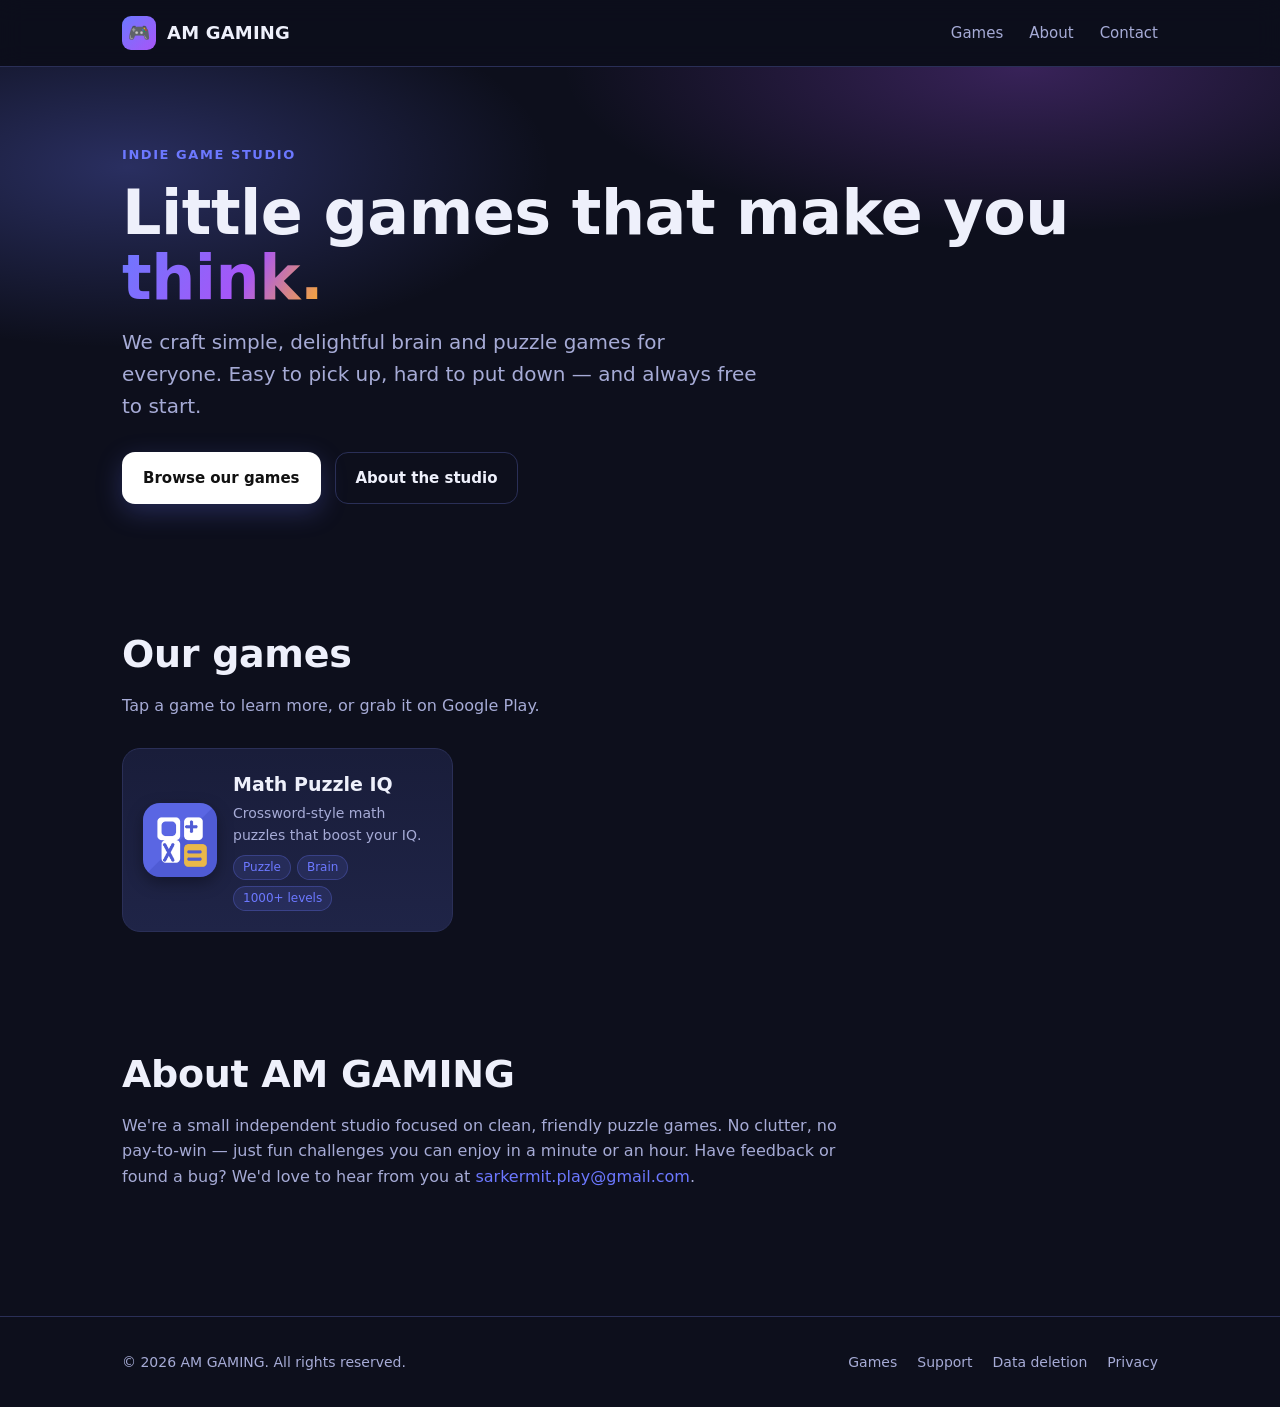
==== index.html @ 1ca2c7ca "first commit" ====
<!DOCTYPE html>
<html lang="en">
<head>
<meta charset="UTF-8" />
<meta name="viewport" content="width=device-width, initial-scale=1.0" />
<title>AM GAMING — Fun brain &amp; puzzle games</title>
<meta name="description" content="AM GAMING builds fun, brain-teasing mobile games. Discover our titles on Google Play." />
<link rel="icon" type="image/png" href="/assets/img/math-puzzle-iq-icon.png" />
<link rel="stylesheet" href="/assets/css/style.css" />
<meta property="og:title" content="AM GAMING" />
<meta property="og:description" content="Fun, brain-teasing mobile games." />
<meta property="og:type" content="website" />
</head>
<body>

<header class="nav">
  <div class="wrap">
    <a class="brand" href="/">
      <span class="logo">🎮</span>
      <span class="long">AM GAMING</span>
    </a>
    <nav>
      <a href="/#games">Games</a>
      <a href="/#about">About</a>
      <a href="/contact">Contact</a>
    </nav>
  </div>
</header>

<section class="hero">
  <div class="wrap">
    <p class="eyebrow">Indie game studio</p>
    <h1 class="title">Little games that make you <span class="grad">think.</span></h1>
    <p class="lead">We craft simple, delightful brain and puzzle games for everyone.
      Easy to pick up, hard to put down — and always free to start.</p>
    <div class="cta">
      <a class="btn btn-play" href="#games">Browse our games</a>
      <a class="btn btn-ghost" href="#about">About the studio</a>
    </div>
  </div>
</section>

<section id="games">
  <div class="wrap">
    <div class="section-head">
      <h2>Our games</h2>
      <p>Tap a game to learn more, or grab it on Google Play.</p>
    </div>

    <div class="grid">
      <!-- GAME CARD: Math Puzzle IQ -->
      <a class="game-card" href="/games/math-puzzle-iq">
        <img class="icon" src="/assets/img/math-puzzle-iq-icon.png" alt="Math Puzzle IQ icon" />
        <div class="info">
          <h3>Math Puzzle IQ</h3>
          <p>Crossword-style math puzzles that boost your IQ.</p>
          <div class="tags">
            <span class="tag">Puzzle</span>
            <span class="tag">Brain</span>
            <span class="tag">1000+ levels</span>
          </div>
        </div>
      </a>
      <!-- /GAME CARD -->

      <!-- Add more <a class="game-card"> … </a> blocks here as you publish games -->
    </div>
  </div>
</section>

<section id="about">
  <div class="wrap">
    <div class="section-head">
      <h2>About AM GAMING</h2>
      <p style="max-width:720px">
        We're a small independent studio focused on clean, friendly puzzle games.
        No clutter, no pay-to-win — just fun challenges you can enjoy in a minute or an hour.
        Have feedback or found a bug? We'd love to hear from you at
        <a style="color:var(--brand)" href="mailto:sarkermit.play@gmail.com">sarkermit.play@gmail.com</a>.
      </p>
    </div>
  </div>
</section>

<footer class="foot">
  <div class="wrap">
    <div>© <span id="yr"></span> AM GAMING. All rights reserved.</div>
    <div class="links">
      <a href="/#games">Games</a>
      <a href="/contact">Support</a>
      <a href="/data-deletion">Data deletion</a>
      <a href="/privacy/math-puzzle-iq">Privacy</a>
    </div>
  </div>
</footer>

<script>document.getElementById('yr').textContent = new Date().getFullYear();</script>
</body>
</html>
---- assets/css/style.css ----
/* Sarker Games — shared styles. Self-contained, no external fonts/CDNs. */
:root {
  --bg: #0d0f1c;
  --bg-2: #141733;
  --card: #191d3a;
  --card-2: #1f2447;
  --line: #2a2f57;
  --text: #eef0fb;
  --muted: #a6abd6;
  --brand: #6c78ff;
  --brand-2: #a855f7;
  --gold: #ffb020;
  --radius: 18px;
  --max: 1080px;
}

* { box-sizing: border-box; margin: 0; padding: 0; }
html { scroll-behavior: smooth; }
body {
  font-family: system-ui, -apple-system, "Segoe UI", Roboto, Helvetica, Arial, sans-serif;
  background: var(--bg);
  color: var(--text);
  line-height: 1.6;
  -webkit-font-smoothing: antialiased;
}
a { color: inherit; text-decoration: none; }
img { max-width: 100%; display: block; }
.wrap { max-width: var(--max); margin: 0 auto; padding: 0 22px; }

/* ---- Nav ---- */
header.nav {
  position: sticky; top: 0; z-index: 50;
  backdrop-filter: blur(12px);
  background: rgba(13, 15, 28, 0.72);
  border-bottom: 1px solid var(--line);
}
.nav .wrap { display: flex; align-items: center; justify-content: space-between; height: 66px; }
.brand { display: flex; align-items: center; gap: 11px; font-weight: 800; font-size: 18px; letter-spacing: .2px; }
.brand .logo {
  width: 34px; height: 34px; border-radius: 9px;
  background: linear-gradient(135deg, var(--brand), var(--brand-2));
  display: grid; place-items: center; font-size: 18px;
}
.nav nav { display: flex; gap: 26px; font-size: 15px; }
.nav nav a { color: var(--muted); transition: color .15s; }
.nav nav a:hover { color: var(--text); }
@media (max-width: 620px) { .nav nav { gap: 16px; font-size: 14px; } .brand span.long { display: none; } }

/* ---- Buttons ---- */
.btn {
  display: inline-flex; align-items: center; gap: 10px;
  padding: 13px 20px; border-radius: 13px; font-weight: 700; font-size: 15px;
  border: 1px solid transparent; cursor: pointer; transition: transform .12s, box-shadow .2s;
}
.btn:hover { transform: translateY(-2px); }
.btn-play { background: #fff; color: #111; box-shadow: 0 8px 26px rgba(108,120,255,.25); }
.btn-ghost { background: transparent; border-color: var(--line); color: var(--text); }
.btn-ghost:hover { border-color: var(--brand); }
.btn svg { flex: none; }

/* ---- Hero ---- */
.hero { position: relative; overflow: hidden; padding: 78px 0 64px; }
.hero::before {
  content: ""; position: absolute; inset: 0;
  background:
    radial-gradient(60% 55% at 80% 0%, rgba(168,85,247,.28), transparent 60%),
    radial-gradient(55% 60% at 10% 20%, rgba(108,120,255,.30), transparent 60%);
  pointer-events: none;
}
.hero .wrap { position: relative; }
.eyebrow { color: var(--brand); font-weight: 700; letter-spacing: .12em; text-transform: uppercase; font-size: 13px; }
h1.title { font-size: clamp(34px, 6vw, 62px); line-height: 1.05; font-weight: 900; margin: 14px 0 16px; letter-spacing: -.5px; }
.title .grad { background: linear-gradient(120deg, var(--brand), var(--brand-2) 60%, var(--gold)); -webkit-background-clip: text; background-clip: text; color: transparent; }
.lead { color: var(--muted); font-size: clamp(16px, 2.2vw, 20px); max-width: 640px; }
.hero .cta { display: flex; gap: 14px; margin-top: 30px; flex-wrap: wrap; }

/* ---- Section ---- */
section { padding: 56px 0; }
.section-head { margin-bottom: 30px; }
.section-head h2 { font-size: clamp(26px, 4vw, 38px); font-weight: 800; letter-spacing: -.3px; }
.section-head p { color: var(--muted); margin-top: 8px; }

/* ---- Games grid ---- */
.grid { display: grid; grid-template-columns: repeat(auto-fill, minmax(300px, 1fr)); gap: 22px; }
.game-card {
  background: linear-gradient(180deg, var(--card), var(--card-2));
  border: 1px solid var(--line); border-radius: var(--radius);
  padding: 20px; display: flex; gap: 16px; align-items: center;
  transition: transform .15s, border-color .15s, box-shadow .2s;
}
.game-card:hover { transform: translateY(-4px); border-color: var(--brand); box-shadow: 0 14px 40px rgba(0,0,0,.4); }
.game-card img.icon { width: 74px; height: 74px; border-radius: 17px; flex: none; box-shadow: 0 6px 16px rgba(0,0,0,.35); }
.game-card .info { min-width: 0; }
.game-card h3 { font-size: 19px; font-weight: 800; }
.game-card p { color: var(--muted); font-size: 14px; margin-top: 2px; }
.game-card .tags { margin-top: 8px; display: flex; gap: 6px; flex-wrap: wrap; }
.tag { font-size: 12px; color: var(--brand); background: rgba(108,120,255,.12); border: 1px solid rgba(108,120,255,.28); padding: 2px 9px; border-radius: 20px; }

/* ---- Game detail ---- */
.game-hero { display: grid; grid-template-columns: 132px 1fr; gap: 24px; align-items: center; }
.game-hero img.big-icon { width: 132px; height: 132px; border-radius: 28px; box-shadow: 0 12px 34px rgba(0,0,0,.5); }
.game-hero h1 { font-size: clamp(30px, 5vw, 46px); font-weight: 900; letter-spacing: -.5px; }
.game-hero .sub { color: var(--muted); font-size: 18px; margin-top: 4px; }
.feature-img { border-radius: var(--radius); border: 1px solid var(--line); margin: 34px 0; }
@media (max-width: 560px) { .game-hero { grid-template-columns: 96px 1fr; gap: 16px; } .game-hero img.big-icon { width: 96px; height: 96px; border-radius: 22px; } }

.features { display: grid; grid-template-columns: repeat(auto-fill, minmax(240px, 1fr)); gap: 16px; margin-top: 12px; }
.feature { background: var(--card); border: 1px solid var(--line); border-radius: 14px; padding: 18px; }
.feature .emoji { font-size: 24px; }
.feature h4 { margin: 8px 0 4px; font-size: 16px; }
.feature p { color: var(--muted); font-size: 14px; }

/* ---- Legal / prose ---- */
.prose { max-width: 780px; }
.prose h1 { font-size: 34px; font-weight: 900; margin-bottom: 6px; }
.prose .updated { color: var(--muted); font-size: 14px; margin-bottom: 26px; }
.prose h2 { font-size: 21px; margin: 30px 0 10px; }
.prose p, .prose li { color: #cdd1f0; margin-bottom: 10px; }
.prose ul { padding-left: 22px; }
.prose a { color: var(--brand); }

/* ---- Callout (contact / data-deletion email box) ---- */
.callout {
  background: linear-gradient(180deg, var(--card), var(--card-2));
  border: 1px solid var(--line); border-radius: 16px;
  padding: 26px; margin: 26px 0;
}
.callout .label { color: var(--muted); font-size: 14px; }
.callout .email { font-size: clamp(20px, 4vw, 26px); font-weight: 800; margin: 4px 0 18px; word-break: break-all; }
.callout .btn-row { display: flex; gap: 12px; flex-wrap: wrap; }
.callout .btn-play { color: #111; }

/* ---- Footer ---- */
footer.foot { border-top: 1px solid var(--line); padding: 34px 0; margin-top: 40px; color: var(--muted); font-size: 14px; }
footer.foot .wrap { display: flex; justify-content: space-between; gap: 16px; flex-wrap: wrap; }
footer.foot a { color: var(--muted); }
footer.foot a:hover { color: var(--text); }
footer.foot .links { display: flex; gap: 20px; flex-wrap: wrap; }
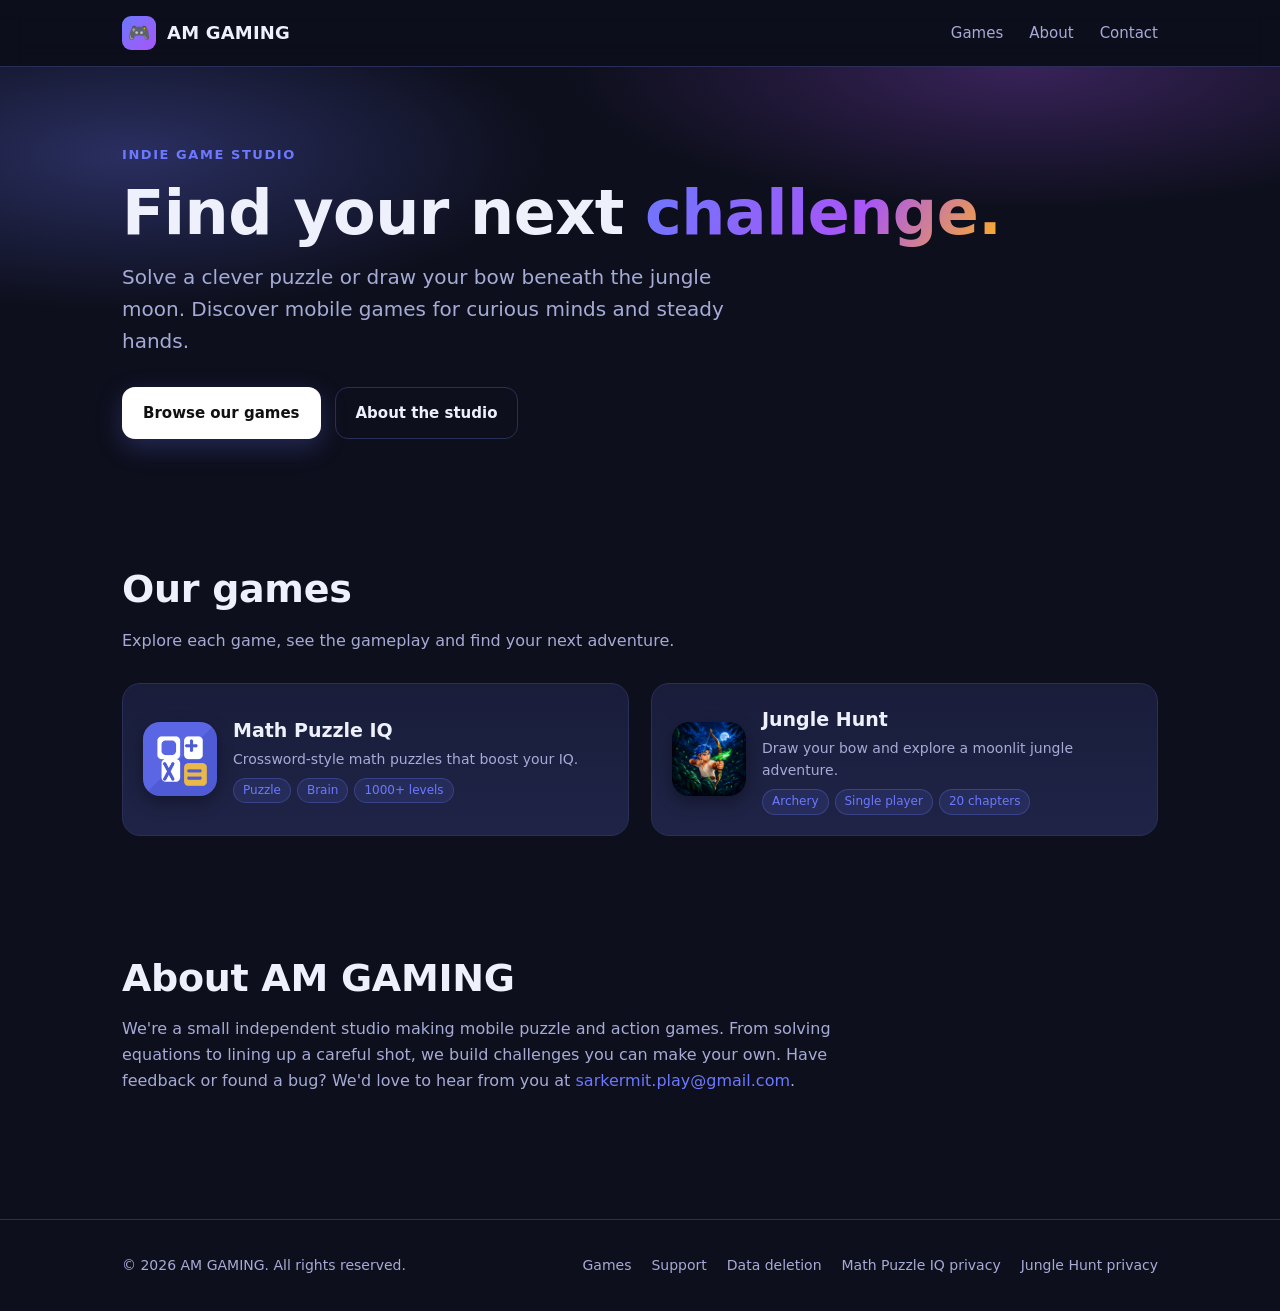
==== commit ba12ea28: "Add Jungle Hunt game page, privacy policy, and field guide image - Created a new HTML page for the J" ====
--- a/index.html
+++ b/index.html
@@ -3,12 +3,12 @@
 <head>
 <meta charset="UTF-8" />
 <meta name="viewport" content="width=device-width, initial-scale=1.0" />
-<title>AM GAMING — Fun brain &amp; puzzle games</title>
-<meta name="description" content="AM GAMING builds fun, brain-teasing mobile games. Discover our titles on Google Play." />
+<title>AM GAMING — Puzzle &amp; archery games</title>
+<meta name="description" content="Discover mobile games by AM GAMING: solve equations in Math Puzzle IQ and explore a moonlit archery adventure in Jungle Hunt." />
 <link rel="icon" type="image/png" href="/assets/img/math-puzzle-iq-icon.png" />
 <link rel="stylesheet" href="/assets/css/style.css" />
 <meta property="og:title" content="AM GAMING" />
-<meta property="og:description" content="Fun, brain-teasing mobile games." />
+<meta property="og:description" content="Puzzle challenges and moonlit archery adventures. Discover Math Puzzle IQ and Jungle Hunt." />
 <meta property="og:type" content="website" />
 </head>
 <body>
@@ -30,9 +30,9 @@
 <section class="hero">
   <div class="wrap">
     <p class="eyebrow">Indie game studio</p>
-    <h1 class="title">Little games that make you <span class="grad">think.</span></h1>
-    <p class="lead">We craft simple, delightful brain and puzzle games for everyone.
-      Easy to pick up, hard to put down — and always free to start.</p>
+    <h1 class="title">Find your next <span class="grad">challenge.</span></h1>
+    <p class="lead">Solve a clever puzzle or draw your bow beneath the jungle moon.
+      Discover mobile games for curious minds and steady hands.</p>
     <div class="cta">
       <a class="btn btn-play" href="#games">Browse our games</a>
       <a class="btn btn-ghost" href="#about">About the studio</a>
@@ -44,7 +44,7 @@
   <div class="wrap">
     <div class="section-head">
       <h2>Our games</h2>
-      <p>Tap a game to learn more, or grab it on Google Play.</p>
+      <p>Explore each game, see the gameplay and find your next adventure.</p>
     </div>
 
     <div class="grid">
@@ -63,7 +63,16 @@
       </a>
       <!-- /GAME CARD -->
 
-      <!-- Add more <a class="game-card"> … </a> blocks here as you publish games -->
+      <!-- GAME CARD: Jungle Hunt -->
+      <a class="game-card" href="/games/jungle-hunt">
+        <img class="icon" src="/assets/img/jungle-hunt-icon.png" width="1254" height="1254" alt="Jungle Hunt icon" loading="lazy" />
+        <div class="info">
+          <h3>Jungle Hunt</h3>
+          <p>Draw your bow and explore a moonlit jungle adventure.</p>
+          <div class="tags"><span class="tag">Archery</span><span class="tag">Single player</span><span class="tag">20 chapters</span></div>
+        </div>
+      </a>
+      <!-- /GAME CARD -->
     </div>
   </div>
 </section>
@@ -73,8 +82,8 @@
     <div class="section-head">
       <h2>About AM GAMING</h2>
       <p style="max-width:720px">
-        We're a small independent studio focused on clean, friendly puzzle games.
-        No clutter, no pay-to-win — just fun challenges you can enjoy in a minute or an hour.
+        We're a small independent studio making mobile puzzle and action games.
+        From solving equations to lining up a careful shot, we build challenges you can make your own.
         Have feedback or found a bug? We'd love to hear from you at
         <a style="color:var(--brand)" href="mailto:sarkermit.play@gmail.com">sarkermit.play@gmail.com</a>.
       </p>
@@ -89,7 +98,8 @@
       <a href="/#games">Games</a>
       <a href="/contact">Support</a>
       <a href="/data-deletion">Data deletion</a>
-      <a href="/privacy/math-puzzle-iq">Privacy</a>
+      <a href="/privacy/math-puzzle-iq">Math Puzzle IQ privacy</a>
+      <a href="/privacy/jungle-hunt">Jungle Hunt privacy</a>
     </div>
   </div>
 </footer>
--- a/assets/css/style.css
+++ b/assets/css/style.css
@@ -81,7 +81,7 @@
 .section-head p { color: var(--muted); margin-top: 8px; }
 
 /* ---- Games grid ---- */
-.grid { display: grid; grid-template-columns: repeat(auto-fill, minmax(300px, 1fr)); gap: 22px; }
+.grid { display: grid; grid-template-columns: repeat(auto-fit, minmax(min(100%, 300px), 1fr)); gap: 22px; }
 .game-card {
   background: linear-gradient(180deg, var(--card), var(--card-2));
   border: 1px solid var(--line); border-radius: var(--radius);
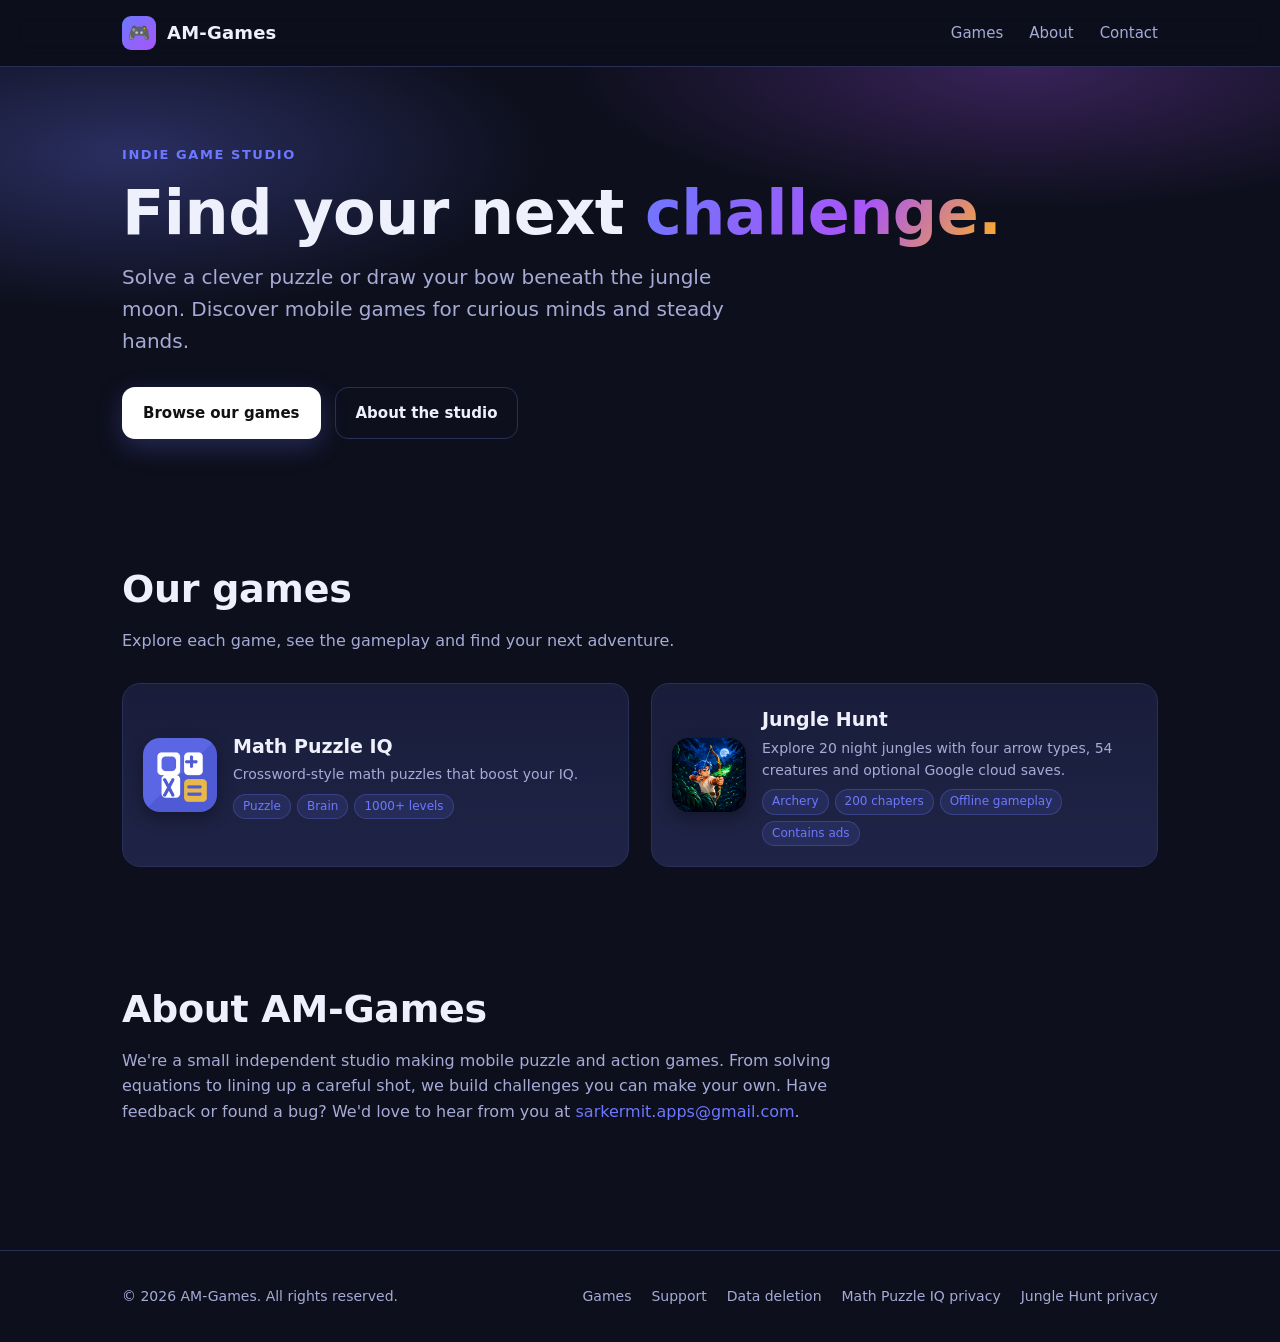
==== commit 32441d6d: "Add splash and loading images for Jungle Hunt - Added 10-splash.png (2182 KB) to assets/img/jungle-h" ====
--- a/index.html
+++ b/index.html
@@ -3,11 +3,11 @@
 <head>
 <meta charset="UTF-8" />
 <meta name="viewport" content="width=device-width, initial-scale=1.0" />
-<title>AM GAMING — Puzzle &amp; archery games</title>
-<meta name="description" content="Discover mobile games by AM GAMING: solve equations in Math Puzzle IQ and explore a moonlit archery adventure in Jungle Hunt." />
+<title>AM-Games — Puzzle &amp; archery games</title>
+<meta name="description" content="Discover mobile games by AM-Games: solve equations in Math Puzzle IQ and explore a moonlit archery adventure in Jungle Hunt." />
 <link rel="icon" type="image/png" href="/assets/img/math-puzzle-iq-icon.png" />
 <link rel="stylesheet" href="/assets/css/style.css" />
-<meta property="og:title" content="AM GAMING" />
+<meta property="og:title" content="AM-Games" />
 <meta property="og:description" content="Puzzle challenges and moonlit archery adventures. Discover Math Puzzle IQ and Jungle Hunt." />
 <meta property="og:type" content="website" />
 </head>
@@ -17,7 +17,7 @@
   <div class="wrap">
     <a class="brand" href="/">
       <span class="logo">🎮</span>
-      <span class="long">AM GAMING</span>
+      <span class="long">AM-Games</span>
     </a>
     <nav>
       <a href="/#games">Games</a>
@@ -65,11 +65,11 @@
 
       <!-- GAME CARD: Jungle Hunt -->
       <a class="game-card" href="/games/jungle-hunt">
-        <img class="icon" src="/assets/img/jungle-hunt-icon.png" width="1254" height="1254" alt="Jungle Hunt icon" loading="lazy" />
+        <img class="icon" src="/assets/img/jungle-hunt-icon.png" width="512" height="512" alt="Jungle Hunt archer and gold bow icon" loading="lazy" />
         <div class="info">
           <h3>Jungle Hunt</h3>
-          <p>Draw your bow and explore a moonlit jungle adventure.</p>
-          <div class="tags"><span class="tag">Archery</span><span class="tag">Single player</span><span class="tag">20 chapters</span></div>
+          <p>Explore 20 night jungles with four arrow types, 54 creatures and optional Google cloud saves.</p>
+          <div class="tags"><span class="tag">Archery</span><span class="tag">200 chapters</span><span class="tag">Offline gameplay</span><span class="tag">Contains ads</span></div>
         </div>
       </a>
       <!-- /GAME CARD -->
@@ -80,12 +80,12 @@
 <section id="about">
   <div class="wrap">
     <div class="section-head">
-      <h2>About AM GAMING</h2>
+      <h2>About AM-Games</h2>
       <p style="max-width:720px">
         We're a small independent studio making mobile puzzle and action games.
         From solving equations to lining up a careful shot, we build challenges you can make your own.
         Have feedback or found a bug? We'd love to hear from you at
-        <a style="color:var(--brand)" href="mailto:sarkermit.play@gmail.com">sarkermit.play@gmail.com</a>.
+        <a style="color:var(--brand)" href="mailto:sarkermit.apps@gmail.com">sarkermit.apps@gmail.com</a>.
       </p>
     </div>
   </div>
@@ -93,7 +93,7 @@
 
 <footer class="foot">
   <div class="wrap">
-    <div>© <span id="yr"></span> AM GAMING. All rights reserved.</div>
+    <div>© <span id="yr"></span> AM-Games. All rights reserved.</div>
     <div class="links">
       <a href="/#games">Games</a>
       <a href="/contact">Support</a>
--- a/assets/css/style.css
+++ b/assets/css/style.css
@@ -1,4 +1,4 @@
-/* Sarker Games — shared styles. Self-contained, no external fonts/CDNs. */
+/* AM-Games — shared styles. Self-contained, no external fonts/CDNs. */
 :root {
   --bg: #0d0f1c;
   --bg-2: #141733;
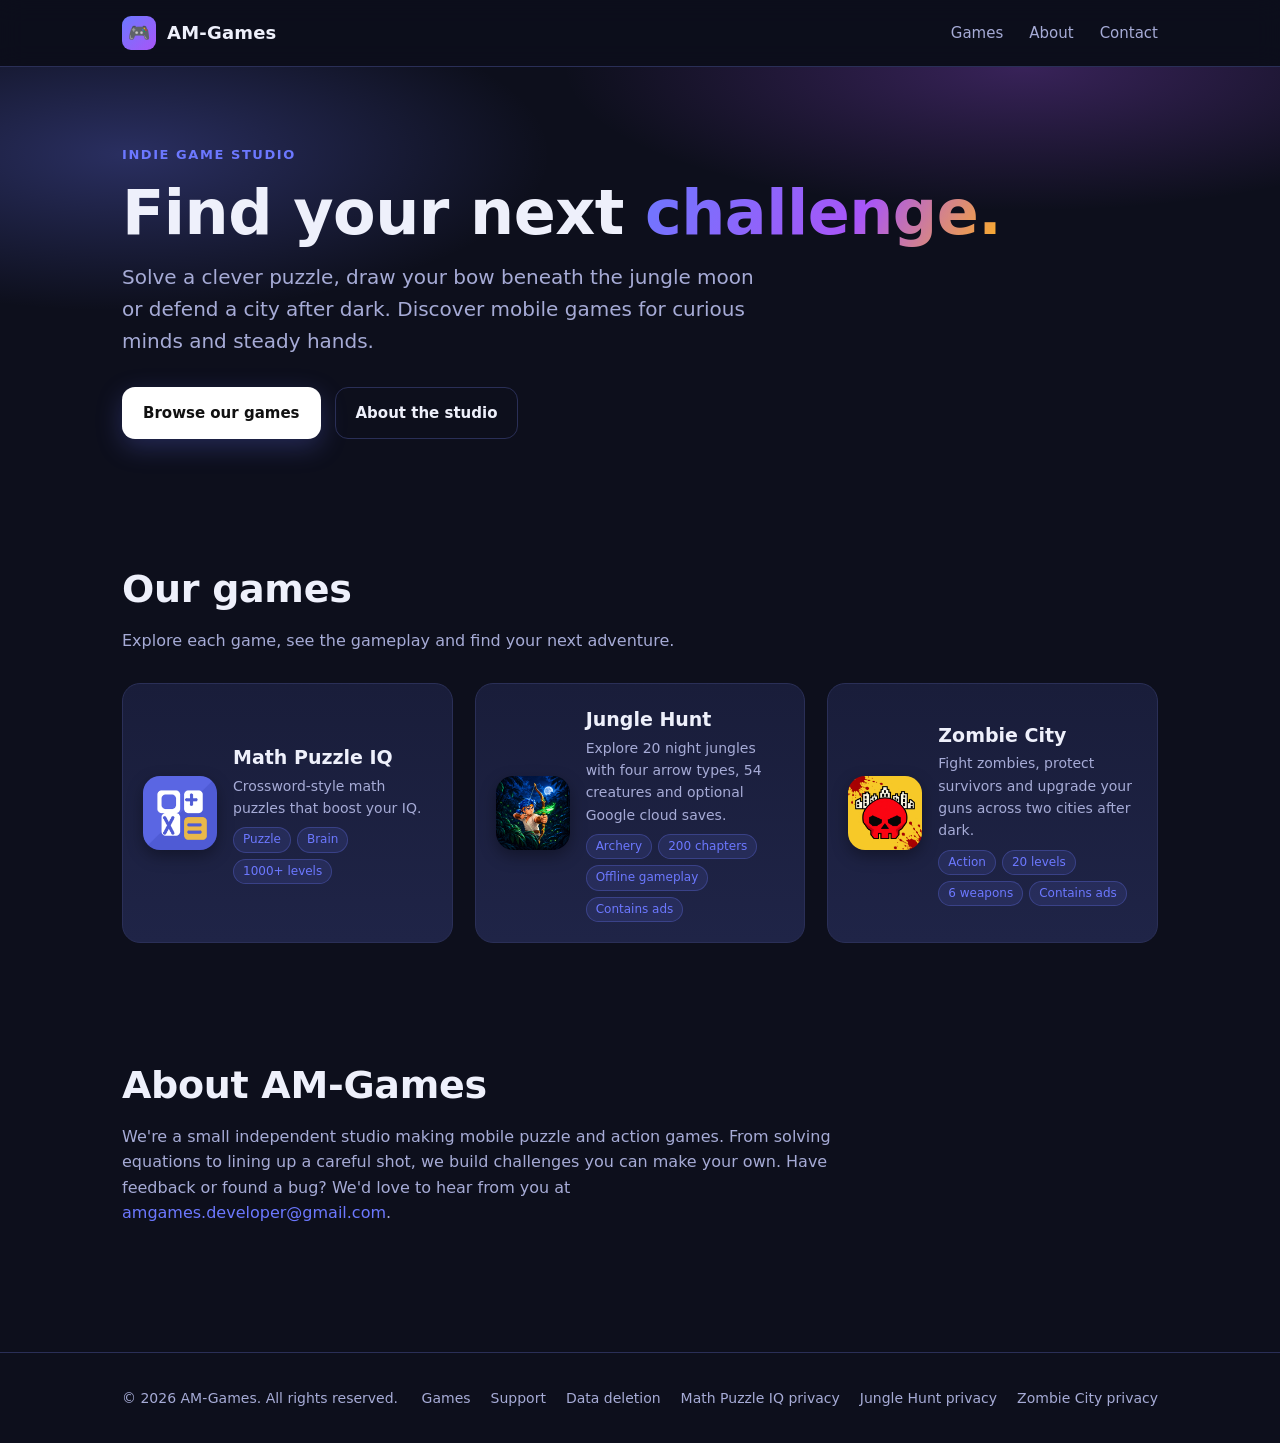
==== commit 49c300cc: "Zombie City" ====
--- a/index.html
+++ b/index.html
@@ -3,12 +3,12 @@
 <head>
 <meta charset="UTF-8" />
 <meta name="viewport" content="width=device-width, initial-scale=1.0" />
-<title>AM-Games — Puzzle &amp; archery games</title>
-<meta name="description" content="Discover mobile games by AM-Games: solve equations in Math Puzzle IQ and explore a moonlit archery adventure in Jungle Hunt." />
+<title>AM-Games — Puzzle, archery &amp; action games</title>
+<meta name="description" content="Discover mobile games by AM-Games: solve Math Puzzle IQ, explore Jungle Hunt and protect survivors in Zombie City." />
 <link rel="icon" type="image/png" href="/assets/img/math-puzzle-iq-icon.png" />
 <link rel="stylesheet" href="/assets/css/style.css" />
 <meta property="og:title" content="AM-Games" />
-<meta property="og:description" content="Puzzle challenges and moonlit archery adventures. Discover Math Puzzle IQ and Jungle Hunt." />
+<meta property="og:description" content="Puzzles, moonlit archery and zombie rescue missions. Discover Math Puzzle IQ, Jungle Hunt and Zombie City." />
 <meta property="og:type" content="website" />
 </head>
 <body>
@@ -31,7 +31,7 @@
   <div class="wrap">
     <p class="eyebrow">Indie game studio</p>
     <h1 class="title">Find your next <span class="grad">challenge.</span></h1>
-    <p class="lead">Solve a clever puzzle or draw your bow beneath the jungle moon.
+    <p class="lead">Solve a clever puzzle, draw your bow beneath the jungle moon or defend a city after dark.
       Discover mobile games for curious minds and steady hands.</p>
     <div class="cta">
       <a class="btn btn-play" href="#games">Browse our games</a>
@@ -73,6 +73,16 @@
         </div>
       </a>
       <!-- /GAME CARD -->
+      <!-- GAME CARD: Zombie City -->
+      <a class="game-card" href="/games/zombie-city">
+        <img class="icon" src="/assets/img/zombie-city-icon.png" width="512" height="512" alt="Zombie City red skull and skyline icon" loading="lazy" />
+        <div class="info">
+          <h3>Zombie City</h3>
+          <p>Fight zombies, protect survivors and upgrade your guns across two cities after dark.</p>
+          <div class="tags"><span class="tag">Action</span><span class="tag">20 levels</span><span class="tag">6 weapons</span><span class="tag">Contains ads</span></div>
+        </div>
+      </a>
+      <!-- /GAME CARD -->
     </div>
   </div>
 </section>
@@ -85,7 +95,7 @@
         We're a small independent studio making mobile puzzle and action games.
         From solving equations to lining up a careful shot, we build challenges you can make your own.
         Have feedback or found a bug? We'd love to hear from you at
-        <a style="color:var(--brand)" href="mailto:sarkermit.apps@gmail.com">sarkermit.apps@gmail.com</a>.
+        <a style="color:var(--brand)" href="mailto:amgames.developer@gmail.com">amgames.developer@gmail.com</a>.
       </p>
     </div>
   </div>
@@ -100,6 +110,7 @@
       <a href="/data-deletion">Data deletion</a>
       <a href="/privacy/math-puzzle-iq">Math Puzzle IQ privacy</a>
       <a href="/privacy/jungle-hunt">Jungle Hunt privacy</a>
+      <a href="/privacy/zombie-city">Zombie City privacy</a>
     </div>
   </div>
 </footer>
--- a/assets/css/style.css
+++ b/assets/css/style.css
@@ -136,3 +136,9 @@
 footer.foot a { color: var(--muted); }
 footer.foot a:hover { color: var(--text); }
 footer.foot .links { display: flex; gap: 20px; flex-wrap: wrap; }
+
+/* Legal page reading and anchors */
+.prose ol { padding-left: 24px; }
+.prose [id] { scroll-margin-top: 90px; }
+.prose a { overflow-wrap: anywhere; }
+.prose .callout h2 { margin-top: 0; }
